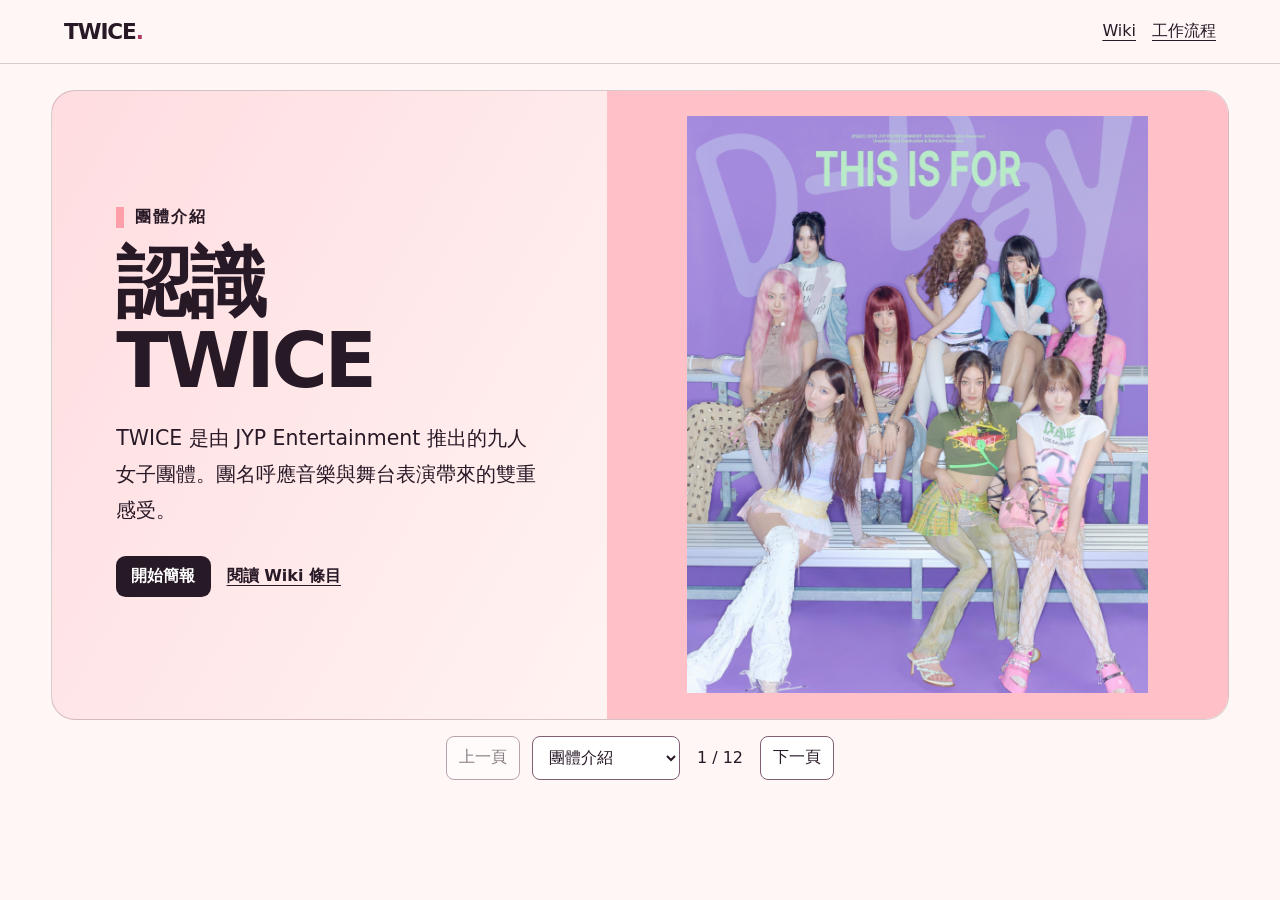
==== index.html @ 64d59c95 "upload" ====
<!doctype html>
<!-- 由 build.py 產生。 -->
<html lang="zh-Hant">
<head><meta charset="utf-8"><meta name="viewport" content="width=device-width, initial-scale=1">
<title>認識 TWICE｜入門簡報</title><link rel="stylesheet" href="assets/site.css"><script src="assets/slides.js" defer></script></head>
<body><header class="top"><a class="brand" href="#intro">TWICE<span>.</span></a><nav aria-label="專案導覽"><a href="wiki/index.html">Wiki</a><a href="workflow.jpg">工作流程</a></nav></header><main class="deck"><section class="slide split" id="intro" data-slide style="--accent:#ff9faa" aria-labelledby="intro-title">
<div class="copy"><p class="eyebrow">團體介紹</p><h1 id="intro-title" tabindex="-1">認識<br>TWICE</h1>
<p class="lead">TWICE 是由 JYP Entertainment 推出的九人女子團體。團名呼應音樂與舞台表演帶來的雙重感受。</p><a class="primary" href="#debut">開始簡報</a><a class="text-link" href="wiki/group.html">閱讀 Wiki 條目</a></div><div class="visual"><img src="image/twice.jpg" alt="TWICE 團體合照"></div></section>
<section class="slide full" id="debut" data-slide style="--accent:#ffb48f" aria-labelledby="debut-title">
<div class="copy"><p class="eyebrow">團體沿革</p><h1 id="debut-title" tabindex="-1">出道與主打歌</h1>
<p class="lead">TWICE 透過 Mnet 選秀節目《SIXTEEN》組成，於 2015 年 10 月 20 日發行首張迷你專輯《THE STORY BEGINS》，主打〈Like OOH-AHH〉。</p><p class="track-scope">資料查閱至 <time datetime="2026-11-23">2026-11-23</time>。收錄 TWICE 團體的韓國專輯主打、韓國系列獨立單曲、日本專輯主打及實體與數位單曲及原創英文數位單曲。日本出道主推曲保留日文版；其他語言版本、精選輯重收、非主打配樂與個人或小分隊作品不重複計入。</p><div class="track-catalog"><details open class="track-category"><summary>韓國專輯與單曲 <span>（24 首）</span></summary><div class="track-year"><h3>2015</h3><ul><li>Like OOH-AHH</li></ul></div><div class="track-year"><h3>2016</h3><ul><li>CHEER UP</li><li>TT</li></ul></div><div class="track-year"><h3>2017</h3><ul><li>KNOCK KNOCK</li><li>SIGNAL</li><li>LIKEY</li><li>Heart Shaker</li></ul></div><div class="track-year"><h3>2018</h3><ul><li>What is Love?</li><li>Dance The Night Away</li><li>YES or YES</li><li>The Best Thing I Ever Did</li></ul></div><div class="track-year"><h3>2019</h3><ul><li>FANCY</li><li>Feel Special</li></ul></div><div class="track-year"><h3>2020</h3><ul><li>MORE &amp; MORE</li><li>I CAN&#x27;T STOP ME</li><li>CRY FOR ME</li></ul></div><div class="track-year"><h3>2021</h3><ul><li>Alcohol-Free</li><li>SCIENTIST</li></ul></div><div class="track-year"><h3>2022</h3><ul><li>Talk that Talk</li></ul></div><div class="track-year"><h3>2023</h3><ul><li>SET ME FREE</li></ul></div><div class="track-year"><h3>2024</h3><ul><li>ONE SPARK</li><li>Strategy (feat. Megan Thee Stallion)</li></ul></div><div class="track-year"><h3>2025</h3><ul><li>THIS IS FOR</li><li>ME+YOU</li></ul></div><p class="track-sources">查證來源 <a href="wiki/sources.html#video">官方 MV 索引</a> · <a href="wiki/sources.html#best">#BEST 2015-2025</a> · <a href="wiki/sources.html#korean-discography">官方唱片目錄</a></p></details><details open class="track-category"><summary>日本專輯與單曲 <span>（21 首）</span></summary><div class="track-year"><h3>2017</h3><ul><li>TT -Japanese ver.-</li><li>One More Time</li></ul></div><div class="track-year"><h3>2018</h3><ul><li>Candy Pop</li><li>Wake Me Up</li><li>I WANT YOU BACK</li><li>BDZ</li><li>STAY BY MY SIDE</li></ul></div><div class="track-year"><h3>2019</h3><ul><li>HAPPY HAPPY</li><li>Breakthrough</li><li>Fake &amp; True</li></ul></div><div class="track-year"><h3>2020</h3><ul><li>Fanfare</li><li>BETTER</li></ul></div><div class="track-year"><h3>2021</h3><ul><li>Kura Kura</li><li>Perfect World</li><li>Doughnut</li></ul></div><div class="track-year"><h3>2022</h3><ul><li>Just be yourself</li><li>Celebrate</li></ul></div><div class="track-year"><h3>2023</h3><ul><li>Hare Hare</li><li>Dance Again</li></ul></div><div class="track-year"><h3>2024</h3><ul><li>DIVE</li></ul></div><div class="track-year"><h3>2025</h3><ul><li>ENEMY</li></ul></div><p class="track-sources">查證來源 <a href="wiki/sources.html#japan-singles">日本單曲目錄</a> · <a href="wiki/sources.html#japan-singles-2">早期日本單曲</a> · <a href="wiki/sources.html#japan-albums">日本專輯目錄</a> · <a href="wiki/sources.html#japan-video">日本出道五週年影像集</a> · <a href="wiki/sources.html#japan-debut">#TWICE</a> · <a href="wiki/sources.html#japan-repackage">BDZ 改版公告</a> · <a href="wiki/sources.html#japan-enemy">ENEMY 發行企劃</a> · <a href="wiki/sources.html#japan-want">I WANT YOU BACK</a> · <a href="wiki/sources.html#japan-yourself">Just be yourself</a> · <a href="wiki/sources.html#japan-dance">Dance Again</a></p></details><details open class="track-category"><summary>英文數位單曲 <span>（3 首）</span></summary><div class="track-year"><h3>2021</h3><ul><li>The Feels</li></ul></div><div class="track-year"><h3>2023</h3><ul><li>MOONLIGHT SUNRISE</li></ul></div><div class="track-year"><h3>2024</h3><ul><li>I GOT YOU</li></ul></div><p class="track-sources">查證來源 <a href="wiki/sources.html#english-singles">I GOT YOU 發行資料</a> · <a href="wiki/sources.html#best">#BEST 2015-2025</a></p></details></div><a class="text-link" href="wiki/group.html">閱讀 Wiki 條目</a></div></section>
<section class="slide split" id="nayeon" data-slide style="--accent:#56bedf" aria-labelledby="nayeon-title">
<div class="copy"><p class="eyebrow">成員介紹</p><h1 id="nayeon-title" tabindex="-1">娜璉<span>NAYEON</span></h1>
<dl class="facts"><div><dt>生日</dt><dd><time datetime="1995-09-22">1995-09-22</time></dd></div><div><dt>應援色</dt><dd><i class="swatch"></i>天空藍</dd></div></dl><p class="lead">2022 年發行《IM NAYEON》，是團內第一位推出個人專輯的成員。</p><p class="member-highlight"><strong>作品亮點</strong> 2024 年推出第二張個人迷你專輯《NA》，主打〈ABCD〉以早期 2000 年代流行舞曲為靈感。</p><p class="listen"><b>入門試聽</b> 〈POP!〉</p><a class="text-link" href="wiki/nayeon.html">閱讀 Wiki 條目</a></div><div class="visual"><img src="image/nayeon.jpg" alt="NAYEON 個人照"></div></section>
<section class="slide split" id="jeongyeon" data-slide style="--accent:#b4c665" aria-labelledby="jeongyeon-title">
<div class="copy"><p class="eyebrow">成員介紹</p><h1 id="jeongyeon-title" tabindex="-1">定延<span>JEONGYEON</span></h1>
<dl class="facts"><div><dt>生日</dt><dd><time datetime="1996-11-01">1996-11-01</time></dd></div><div><dt>應援色</dt><dd><i class="swatch"></i>橄欖綠</dd></div></dl><p class="lead">在團體專輯《THIS IS FOR》中，與 MOMO、SANA、TZUYU 一起演唱〈LET LOVE GO〉。</p><p class="member-highlight"><strong>作品亮點</strong> 除了演唱，定延也參與團體創作。她為首張正規專輯《twicetagram》中的〈LOVE LINE〉填詞。</p><p class="listen"><b>入門試聽</b> 〈LET LOVE GO〉</p><a class="text-link" href="wiki/jeongyeon.html">閱讀 Wiki 條目</a></div><div class="visual"><img src="image/jeongyeon.jpg" alt="JEONGYEON 個人照"></div></section>
<section class="slide split" id="momo" data-slide style="--accent:#ff90ad" aria-labelledby="momo-title">
<div class="copy"><p class="eyebrow">成員介紹</p><h1 id="momo-title" tabindex="-1">MOMO</h1>
<dl class="facts"><div><dt>生日</dt><dd><time datetime="1996-11-09">1996-11-09</time></dd></div><div><dt>應援色</dt><dd><i class="swatch"></i>粉紅</dd></div></dl><p class="lead">與 SANA、MINA 組成 MISAMO，於 2023 年推出小分隊首張日本迷你專輯《Masterpiece》。</p><p class="member-highlight"><strong>作品亮點</strong> 在 MISAMO 的第二張日本迷你專輯《HAUTE COUTURE》中，MOMO 版本收錄她的獨唱曲〈Money In My Pocket〉。</p><p class="listen"><b>入門試聽</b> 〈Do not touch〉</p><a class="text-link" href="wiki/momo.html">閱讀 Wiki 條目</a></div><div class="visual"><img src="image/momo.jpg" alt="MOMO 個人照"></div></section>
<section class="slide split" id="sana" data-slide style="--accent:#ac91df" aria-labelledby="sana-title">
<div class="copy"><p class="eyebrow">成員介紹</p><h1 id="sana-title" tabindex="-1">SANA</h1>
<dl class="facts"><div><dt>生日</dt><dd><time datetime="1996-12-29">1996-12-29</time></dd></div><div><dt>應援色</dt><dd><i class="swatch"></i>紫</dd></div></dl><p class="lead">與 MOMO、MINA 組成 MISAMO。《Masterpiece》除了推出團體版本，也推出 SANA 個人封面版本。</p><p class="member-highlight"><strong>作品亮點</strong> MISAMO 的《HAUTE COUTURE》SANA 版本收錄她的獨唱曲〈Mirage〉，可以接著〈Marshmallow〉一起聽。</p><p class="listen"><b>入門試聽</b> 〈Marshmallow〉</p><a class="text-link" href="wiki/sana.html">閱讀 Wiki 條目</a></div><div class="visual"><img src="image/sana.jpg" alt="SANA 個人照"></div></section>
<section class="slide split" id="jihyo" data-slide style="--accent:#ffbd70" aria-labelledby="jihyo-title">
<div class="copy"><p class="eyebrow">成員介紹</p><h1 id="jihyo-title" tabindex="-1">志效<span>JIHYO</span></h1>
<dl class="facts"><div><dt>生日</dt><dd><time datetime="1997-02-01">1997-02-01</time></dd></div><div><dt>應援色</dt><dd><i class="swatch"></i>橙</dd></div></dl><p class="lead">2023 年推出個人首張迷你專輯《ZONE》，以〈Killin’ Me Good〉作為主打。</p><p class="member-highlight"><strong>作品亮點</strong> 志效也參與 TWICE 的團體創作。她與娜璉共同為《twicetagram》收錄曲〈24/7〉填詞。</p><p class="listen"><b>入門試聽</b> 〈Killin’ Me Good〉</p><a class="text-link" href="wiki/jihyo.html">閱讀 Wiki 條目</a></div><div class="visual"><img src="image/jihyo.jpg" alt="JIHYO 個人照"></div></section>
<section class="slide split" id="mina" data-slide style="--accent:#70d1b5" aria-labelledby="mina-title">
<div class="copy"><p class="eyebrow">成員介紹</p><h1 id="mina-title" tabindex="-1">MINA</h1>
<dl class="facts"><div><dt>生日</dt><dd><time datetime="1997-03-24">1997-03-24</time></dd></div><div><dt>應援色</dt><dd><i class="swatch"></i>薄荷綠</dd></div></dl><p class="lead">與 MOMO、SANA 組成 MISAMO。《Masterpiece》收錄三人共同演唱的〈Bouquet〉。</p><p class="member-highlight"><strong>作品亮點</strong> MISAMO 的《HAUTE COUTURE》MINA 版本收錄獨唱曲〈Misty〉，可以從三人合唱延伸到她的個人聲線。</p><p class="listen"><b>入門試聽</b> 〈Bouquet〉</p><a class="text-link" href="wiki/mina.html">閱讀 Wiki 條目</a></div><div class="visual"><img src="image/mina.jpg" alt="MINA 個人照"></div></section>
<section class="slide split" id="dahyun" data-slide style="--accent:#ffffff" aria-labelledby="dahyun-title">
<div class="copy"><p class="eyebrow">成員介紹</p><h1 id="dahyun-title" tabindex="-1">多賢<span>DAHYUN</span></h1>
<dl class="facts"><div><dt>生日</dt><dd><time datetime="1998-05-28">1998-05-28</time></dd></div><div><dt>應援色</dt><dd><i class="swatch"></i>白</dd></div></dl><p class="lead">在《THIS IS FOR》中，多賢與 MINA、CHAEYOUNG 合作演唱〈G.O.A.T.〉。</p><p class="member-highlight"><strong>作品亮點</strong> 多賢也參與創作，曾和彩瑛一起負責《twicetagram》收錄曲〈MISSING U〉的饒舌段落創作。</p><p class="listen"><b>入門試聽</b> 〈G.O.A.T.〉</p><a class="text-link" href="wiki/dahyun.html">閱讀 Wiki 條目</a></div><div class="visual"><img src="image/dahyun.jpg" alt="DAHYUN 個人照"></div></section>
<section class="slide split" id="chaeyoung" data-slide style="--accent:#ea5963" aria-labelledby="chaeyoung-title">
<div class="copy"><p class="eyebrow">成員介紹</p><h1 id="chaeyoung-title" tabindex="-1">彩瑛<span>CHAEYOUNG</span></h1>
<dl class="facts"><div><dt>生日</dt><dd><time datetime="1999-04-23">1999-04-23</time></dd></div><div><dt>應援色</dt><dd><i class="swatch"></i>紅</dd></div></dl><p class="lead">2025 年推出首張個人正規專輯《LIL FANTASY vol.1》，以專輯名稱描繪自己的內心世界。</p><p class="member-highlight"><strong>作品亮點</strong> 彩瑛參與首張個人專輯的每一首歌，也主導整體視覺。主打歌 MV 的布景、道具和角色從她的手繪草稿發展而來。</p><p class="listen"><b>入門試聽</b> 〈SHOOT (Firecracker)〉</p><a class="text-link" href="wiki/chaeyoung.html">閱讀 Wiki 條目</a></div><div class="visual"><img src="image/chaeyoung.jpg" alt="CHAEYOUNG 個人照"></div></section>
<section class="slide split" id="tzuyu" data-slide style="--accent:#3d86dc" aria-labelledby="tzuyu-title">
<div class="copy"><p class="eyebrow">成員介紹</p><h1 id="tzuyu-title" tabindex="-1">子瑜<span>TZUYU</span></h1>
<dl class="facts"><div><dt>生日</dt><dd><time datetime="1999-06-14">1999-06-14</time></dd></div><div><dt>應援色</dt><dd><i class="swatch"></i>藍</dd></div></dl><p class="lead">子瑜是團內最年輕的成員，2024 年推出首張個人迷你專輯《abouTZU》。</p><p class="member-highlight"><strong>作品亮點</strong> 《abouTZU》還收錄由子瑜獨立填詞的〈Fly〉，可以在主打〈Run Away〉之外聽到她的個人創作。</p><p class="listen"><b>入門試聽</b> 〈Run Away〉</p><a class="text-link" href="wiki/tzuyu.html">閱讀 Wiki 條目</a></div><div class="visual"><img src="image/tzuyu.jpg" alt="TZUYU 個人照"></div></section>
<section class="slide full" id="recap" data-slide style="--accent:#ff9faa" aria-labelledby="recap-title">
<div class="copy"><p class="eyebrow">重點回顧</p><h1 id="recap-title" tabindex="-1">你記得哪一位？</h1>
<p class="lead">九位成員，2015 年在韓國出道。從〈Like OOH-AHH〉聽起，再挑一首小分隊或個人作品。</p><ul class="lineup"><li><a href="#nayeon" style="--swatch:#56bedf">NAYEON</a></li><li><a href="#jeongyeon" style="--swatch:#b4c665">JEONGYEON</a></li><li><a href="#momo" style="--swatch:#ff90ad">MOMO</a></li><li><a href="#sana" style="--swatch:#ac91df">SANA</a></li><li><a href="#jihyo" style="--swatch:#ffbd70">JIHYO</a></li><li><a href="#mina" style="--swatch:#70d1b5">MINA</a></li><li><a href="#dahyun" style="--swatch:#ffffff">DAHYUN</a></li><li><a href="#chaeyoung" style="--swatch:#ea5963">CHAEYOUNG</a></li><li><a href="#tzuyu" style="--swatch:#3d86dc">TZUYU</a></li></ul><details><summary>小測驗：MISAMO 由哪三位成員組成？</summary><p>MOMO、SANA、MINA。</p></details><a class="text-link" href="wiki/group.html">閱讀 Wiki 條目</a></div></section>
</main><footer class="controls" hidden><button type="button" id="previous">上一頁</button>
<label class="jump"><span class="sr-only">跳到投影片</span><select id="jump"><option value="intro">團體介紹</option><option value="debut">出道與主打歌</option><option value="nayeon">NAYEON</option><option value="jeongyeon">JEONGYEON</option><option value="momo">MOMO</option><option value="sana">SANA</option><option value="jihyo">JIHYO</option><option value="mina">MINA</option><option value="dahyun">DAHYUN</option><option value="chaeyoung">CHAEYOUNG</option><option value="tzuyu">TZUYU</option><option value="recap">重點回顧</option></select></label>
<span id="counter" aria-live="polite"></span><button type="button" id="next">下一頁</button></footer></body></html>
---- assets/site.css ----
* { box-sizing: border-box; }
:root {
  color-scheme: light;
  font-family: "Noto Sans TC", "Microsoft JhengHei", system-ui, sans-serif;
  color: #281927;
  background: #fff7f5;
  --accent: #ffa1ae;
  --line: #28192730;
}
body { margin: 0; }
[hidden] { display: none !important; }
a { color: inherit; text-underline-offset: .23em; }
button, select { font: inherit; color: inherit; }
:focus-visible { outline: 3px solid #7d2450; outline-offset: 4px; }
.top, .controls {
  display: flex;
  align-items: center;
  justify-content: space-between;
  gap: .75rem;
  padding: .85rem clamp(1rem, 5vw, 5rem);
}
.top { min-height: 64px; border-bottom: 1px solid var(--line); }
.top nav { display: flex; gap: 1rem; }
.brand { font: 900 1.35rem/1 system-ui, sans-serif; letter-spacing: -.05em; text-decoration: none; }
.brand span { color: #ac3761; }
.deck { margin: 0 auto; max-width: 1560px; padding: clamp(.75rem, 2vw, 2rem) clamp(.75rem, 4vw, 4rem) 0; }
.slide {
  display: grid;
  align-items: center;
  min-height: clamp(460px, 70dvh, 760px);
  margin-bottom: 1rem;
  border: 1px solid var(--line);
  border-radius: 1.5rem;
  overflow: hidden;
  background: linear-gradient(120deg, color-mix(in srgb, var(--accent) 36%, #fff) 0%, #fff9f6 75%);
}
.split { grid-template-columns: 1fr 1.12fr; }
.copy { padding: clamp(1.4rem, 5vw, 4.5rem); }
.full .copy { max-width: 70rem; width: 100%; margin: auto; }
.eyebrow { border-left: .55rem solid var(--accent); padding-left: .7rem; margin: 0 0 1rem; font-weight: 800; letter-spacing: .12em; }
h1 { font-size: clamp(2.6rem, 6vw, 6.1rem); line-height: 1.02; letter-spacing: -.045em; margin: 0 0 1.25rem; }
h1 span { display: block; font-size: .39em; line-height: 1.3; letter-spacing: .095em; margin-top: .55rem; }
.lead { font-size: clamp(1rem, 1.6vw, 1.32rem); line-height: 1.75; max-width: 48rem; }
.primary { display: inline-block; margin: .4rem 1rem .3rem 0; padding: .65rem .95rem; border-radius: .6rem; background: #281927; color: white; text-decoration: none; font-weight: 700; }
.text-link { display: inline-block; margin-top: .55rem; font-weight: 700; }
.visual { height: 100%; min-height: 360px; position: relative; background: color-mix(in srgb, var(--accent) 66%, #fff); }
.visual img { display: block; position: absolute; width: 100%; height: 100%; object-fit: contain; padding: clamp(.6rem, 2vw, 1.75rem); }
.portrait-placeholder { display: grid; place-content: center; text-align: center; height: 100%; min-height: 360px; gap: .5rem; }
.portrait-placeholder strong { font-size: clamp(1.75rem, 5vw, 4rem); }
.facts { display: flex; flex-wrap: wrap; gap: .8rem 1.6rem; }
dt { font-weight: 800; font-size: .9rem; }
dd { margin: .25rem 0 0; }
.swatch, .lineup a::before { display: inline-block; width: .86rem; height: .86rem; background: var(--swatch, var(--accent)); border: 1px solid #28192780; border-radius: 50%; margin-right: .4rem; }
.listen { line-height: 1.55; }
.member-highlight { border-left: 3px solid color-mix(in srgb, var(--accent) 70%, #281927); padding-left: .75rem; line-height: 1.65; }
.track-scope { font-size: .95rem; line-height: 1.65; max-width: 53rem; }
.track-catalog { display: grid; grid-template-columns: repeat(3, minmax(0, 1fr)); gap: .75rem; align-items: start; }
.track-category { margin: 0; padding: .8rem; border: 1px solid var(--line); background: #fffaf8; border-radius: .7rem; overflow-wrap: anywhere; }
.track-category summary span, .track-sources { color: #694557; font-size: .9rem; }
.track-year { display: grid; grid-template-columns: 3.2rem minmax(0, 1fr); gap: .35rem; padding: .38rem 0; border-bottom: 1px solid var(--line); }
.track-year h3 { font-size: .95rem; margin: 0; }
.track-year ul { margin: 0; padding: 0; list-style: none; line-height: 1.45; }
.track-sources { margin-bottom: 0; line-height: 1.6; }
.lineup, .wiki-lineup { list-style: none; display: flex; flex-wrap: wrap; gap: .5rem; padding: 0; }
.lineup a, .wiki-lineup a { display: block; padding: .35rem .65rem; border: 1px solid var(--line); border-radius: .4rem; background: #fff9; }
.lineup a::before { content: ""; }
details { margin: 1rem 0 .5rem; }
summary { cursor: pointer; font-weight: 700; }
.controls { padding-top: 0; padding-bottom: 1.2rem; justify-content: center; flex-wrap: wrap; }
.controls button, .controls select { background: #fff; border: 1px solid #805f73; border-radius: .5rem; padding: .5rem .75rem; min-height: 44px; }
.controls button { cursor: pointer; }
.controls button:disabled { opacity: .55; cursor: default; }
#counter { font-variant-numeric: tabular-nums; min-width: 3.5rem; text-align: center; }
.sr-only { position: absolute; width: 1px; height: 1px; overflow: hidden; clip-path: inset(50%); }
.reading { max-width: 68rem; margin: auto; padding: clamp(1.25rem, 5vw, 4rem); line-height: 1.75; }
.reading h1 { font-size: clamp(2.25rem, 6vw, 4.5rem); }
.reading article { padding-bottom: 1rem; border-bottom: 1px solid var(--line); }
.reading article + article { margin-top: 1.5rem; }
@media (max-width: 690px) {
  .split { grid-template-columns: 1fr; }
  .slide { min-height: auto; }
  .visual { min-height: 310px; }
  .track-catalog { grid-template-columns: minmax(0, 1fr); }
  .controls { gap: .4rem; padding-inline: .6rem; }
  .controls button, .controls select { padding-inline: .4rem; }
}
@media (max-width: 350px) {
  .top { padding-inline: .7rem; }
  .top nav { gap: .6rem; }
}
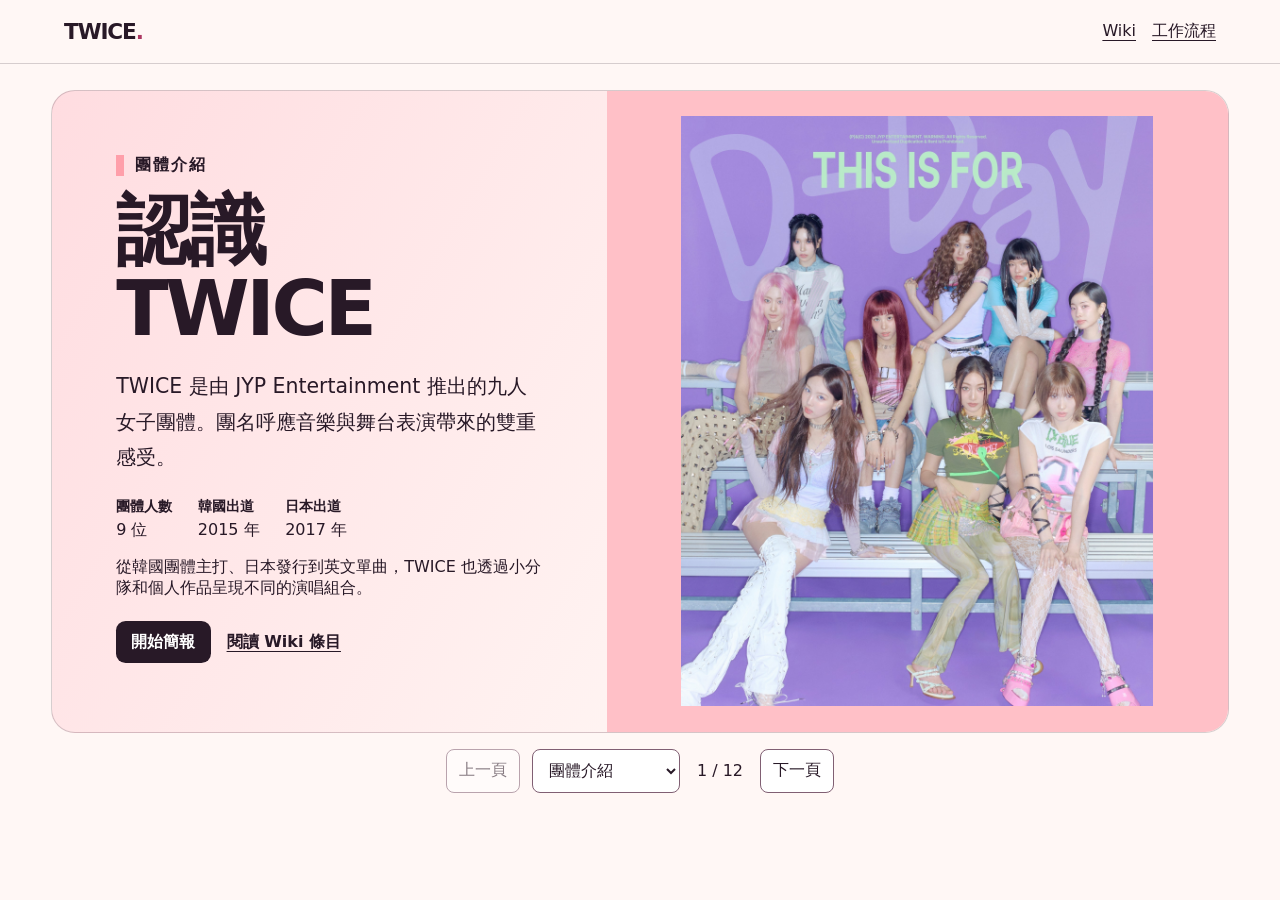
==== commit 31b8cf77: "update member intro" ====
--- a/index.html
+++ b/index.html
@@ -5,40 +5,40 @@
 <title>認識 TWICE｜入門簡報</title><link rel="stylesheet" href="assets/site.css"><script src="assets/slides.js" defer></script></head>
 <body><header class="top"><a class="brand" href="#intro">TWICE<span>.</span></a><nav aria-label="專案導覽"><a href="wiki/index.html">Wiki</a><a href="workflow.jpg">工作流程</a></nav></header><main class="deck"><section class="slide split" id="intro" data-slide style="--accent:#ff9faa" aria-labelledby="intro-title">
 <div class="copy"><p class="eyebrow">團體介紹</p><h1 id="intro-title" tabindex="-1">認識<br>TWICE</h1>
-<p class="lead">TWICE 是由 JYP Entertainment 推出的九人女子團體。團名呼應音樂與舞台表演帶來的雙重感受。</p><a class="primary" href="#debut">開始簡報</a><a class="text-link" href="wiki/group.html">閱讀 Wiki 條目</a></div><div class="visual"><img src="image/twice.jpg" alt="TWICE 團體合照"></div></section>
+<p class="lead">TWICE 是由 JYP Entertainment 推出的九人女子團體。團名呼應音樂與舞台表演帶來的雙重感受。</p><dl class="facts"><div><dt>團體人數</dt><dd>9 位</dd></div><div><dt>韓國出道</dt><dd>2015 年</dd></div><div><dt>日本出道</dt><dd>2017 年</dd></div></dl><p>從韓國團體主打、日本發行到英文單曲，TWICE 也透過小分隊和個人作品呈現不同的演唱組合。</p><a class="primary" href="#debut">開始簡報</a><a class="text-link" href="wiki/group.html">閱讀 Wiki 條目</a></div><div class="visual"><img src="image/twice.jpg" alt="TWICE 團體合照"></div></section>
 <section class="slide full" id="debut" data-slide style="--accent:#ffb48f" aria-labelledby="debut-title">
 <div class="copy"><p class="eyebrow">團體沿革</p><h1 id="debut-title" tabindex="-1">出道與主打歌</h1>
-<p class="lead">TWICE 透過 Mnet 選秀節目《SIXTEEN》組成，於 2015 年 10 月 20 日發行首張迷你專輯《THE STORY BEGINS》，主打〈Like OOH-AHH〉。</p><p class="track-scope">資料查閱至 <time datetime="2026-11-23">2026-11-23</time>。收錄 TWICE 團體的韓國專輯主打、韓國系列獨立單曲、日本專輯主打及實體與數位單曲及原創英文數位單曲。日本出道主推曲保留日文版；其他語言版本、精選輯重收、非主打配樂與個人或小分隊作品不重複計入。</p><div class="track-catalog"><details open class="track-category"><summary>韓國專輯與單曲 <span>（24 首）</span></summary><div class="track-year"><h3>2015</h3><ul><li>Like OOH-AHH</li></ul></div><div class="track-year"><h3>2016</h3><ul><li>CHEER UP</li><li>TT</li></ul></div><div class="track-year"><h3>2017</h3><ul><li>KNOCK KNOCK</li><li>SIGNAL</li><li>LIKEY</li><li>Heart Shaker</li></ul></div><div class="track-year"><h3>2018</h3><ul><li>What is Love?</li><li>Dance The Night Away</li><li>YES or YES</li><li>The Best Thing I Ever Did</li></ul></div><div class="track-year"><h3>2019</h3><ul><li>FANCY</li><li>Feel Special</li></ul></div><div class="track-year"><h3>2020</h3><ul><li>MORE &amp; MORE</li><li>I CAN&#x27;T STOP ME</li><li>CRY FOR ME</li></ul></div><div class="track-year"><h3>2021</h3><ul><li>Alcohol-Free</li><li>SCIENTIST</li></ul></div><div class="track-year"><h3>2022</h3><ul><li>Talk that Talk</li></ul></div><div class="track-year"><h3>2023</h3><ul><li>SET ME FREE</li></ul></div><div class="track-year"><h3>2024</h3><ul><li>ONE SPARK</li><li>Strategy (feat. Megan Thee Stallion)</li></ul></div><div class="track-year"><h3>2025</h3><ul><li>THIS IS FOR</li><li>ME+YOU</li></ul></div><p class="track-sources">查證來源 <a href="wiki/sources.html#video">官方 MV 索引</a> · <a href="wiki/sources.html#best">#BEST 2015-2025</a> · <a href="wiki/sources.html#korean-discography">官方唱片目錄</a></p></details><details open class="track-category"><summary>日本專輯與單曲 <span>（21 首）</span></summary><div class="track-year"><h3>2017</h3><ul><li>TT -Japanese ver.-</li><li>One More Time</li></ul></div><div class="track-year"><h3>2018</h3><ul><li>Candy Pop</li><li>Wake Me Up</li><li>I WANT YOU BACK</li><li>BDZ</li><li>STAY BY MY SIDE</li></ul></div><div class="track-year"><h3>2019</h3><ul><li>HAPPY HAPPY</li><li>Breakthrough</li><li>Fake &amp; True</li></ul></div><div class="track-year"><h3>2020</h3><ul><li>Fanfare</li><li>BETTER</li></ul></div><div class="track-year"><h3>2021</h3><ul><li>Kura Kura</li><li>Perfect World</li><li>Doughnut</li></ul></div><div class="track-year"><h3>2022</h3><ul><li>Just be yourself</li><li>Celebrate</li></ul></div><div class="track-year"><h3>2023</h3><ul><li>Hare Hare</li><li>Dance Again</li></ul></div><div class="track-year"><h3>2024</h3><ul><li>DIVE</li></ul></div><div class="track-year"><h3>2025</h3><ul><li>ENEMY</li></ul></div><p class="track-sources">查證來源 <a href="wiki/sources.html#japan-singles">日本單曲目錄</a> · <a href="wiki/sources.html#japan-singles-2">早期日本單曲</a> · <a href="wiki/sources.html#japan-albums">日本專輯目錄</a> · <a href="wiki/sources.html#japan-video">日本出道五週年影像集</a> · <a href="wiki/sources.html#japan-debut">#TWICE</a> · <a href="wiki/sources.html#japan-repackage">BDZ 改版公告</a> · <a href="wiki/sources.html#japan-enemy">ENEMY 發行企劃</a> · <a href="wiki/sources.html#japan-want">I WANT YOU BACK</a> · <a href="wiki/sources.html#japan-yourself">Just be yourself</a> · <a href="wiki/sources.html#japan-dance">Dance Again</a></p></details><details open class="track-category"><summary>英文數位單曲 <span>（3 首）</span></summary><div class="track-year"><h3>2021</h3><ul><li>The Feels</li></ul></div><div class="track-year"><h3>2023</h3><ul><li>MOONLIGHT SUNRISE</li></ul></div><div class="track-year"><h3>2024</h3><ul><li>I GOT YOU</li></ul></div><p class="track-sources">查證來源 <a href="wiki/sources.html#english-singles">I GOT YOU 發行資料</a> · <a href="wiki/sources.html#best">#BEST 2015-2025</a></p></details></div><a class="text-link" href="wiki/group.html">閱讀 Wiki 條目</a></div></section>
+<p class="lead">TWICE 透過 Mnet 選秀節目《SIXTEEN》組成，於 2015 年 10 月 20 日發行首張迷你專輯《THE STORY BEGINS》，主打〈Like OOH-AHH〉。</p><details><summary>展開團體發展年表</summary><ul class="editorial-list"><li><strong>2015｜韓國出道</strong><p>由《SIXTEEN》組成，10 月推出《THE STORY BEGINS》。</p></li><li><strong>2017｜日本出道</strong><p>以精選輯《#TWICE》展開日本活動，當中收錄〈TT〉等早期歌曲的日文版本。</p></li><li><strong>2019｜日本巨蛋巡演</strong><p>春季舉辦日本巨蛋巡演。同年發行《FANCY YOU》，成員參與四首收錄曲的作詞。</p></li><li><strong>2021｜原創英文單曲</strong><p>發行〈The Feels〉，開啟原創英文單曲的發行路線。</p></li><li><strong>2023｜日本體育場與 MISAMO</strong><p>《READY TO BE》巡演來到日本體育場，MISAMO 同年推出《Masterpiece》。</p></li><li><strong>2025｜團體出道十週年</strong><p>《TEN: The Story Goes On》以〈ME+YOU〉為主打，並收錄九位成員各自的獨唱。</p></li><li><strong>2026｜MISAMO 首張正規專輯</strong><p>發行日本首張正規專輯《PLAY》，延續從《Masterpiece》與《HAUTE COUTURE》開始的小分隊活動。</p></li></ul></details><p class="track-scope">資料查閱至 <time datetime="2026-11-23">2026-11-23</time>。收錄 TWICE 團體的韓國專輯主打、韓國系列獨立單曲、日本專輯主打及實體與數位單曲及原創英文數位單曲。日本出道主推曲保留日文版；其他語言版本、精選輯重收、非主打配樂與個人或小分隊作品不重複計入。</p><div class="track-catalog"><details open class="track-category"><summary>韓國專輯與單曲 <span>（24 首）</span></summary><div class="track-year"><h3>2015</h3><ul><li>Like OOH-AHH</li></ul></div><div class="track-year"><h3>2016</h3><ul><li>CHEER UP</li><li>TT</li></ul></div><div class="track-year"><h3>2017</h3><ul><li>KNOCK KNOCK</li><li>SIGNAL</li><li>LIKEY</li><li>Heart Shaker</li></ul></div><div class="track-year"><h3>2018</h3><ul><li>What is Love?</li><li>Dance The Night Away</li><li>YES or YES</li><li>The Best Thing I Ever Did</li></ul></div><div class="track-year"><h3>2019</h3><ul><li>FANCY</li><li>Feel Special</li></ul></div><div class="track-year"><h3>2020</h3><ul><li>MORE &amp; MORE</li><li>I CAN&#x27;T STOP ME</li><li>CRY FOR ME</li></ul></div><div class="track-year"><h3>2021</h3><ul><li>Alcohol-Free</li><li>SCIENTIST</li></ul></div><div class="track-year"><h3>2022</h3><ul><li>Talk that Talk</li></ul></div><div class="track-year"><h3>2023</h3><ul><li>SET ME FREE</li></ul></div><div class="track-year"><h3>2024</h3><ul><li>ONE SPARK</li><li>Strategy (feat. Megan Thee Stallion)</li></ul></div><div class="track-year"><h3>2025</h3><ul><li>THIS IS FOR</li><li>ME+YOU</li></ul></div><p class="track-sources">查證來源 <a href="wiki/sources.html#video">官方 MV 索引</a> · <a href="wiki/sources.html#best">#BEST 2015-2025</a> · <a href="wiki/sources.html#korean-discography">官方唱片目錄</a></p></details><details open class="track-category"><summary>日本專輯與單曲 <span>（21 首）</span></summary><div class="track-year"><h3>2017</h3><ul><li>TT -Japanese ver.-</li><li>One More Time</li></ul></div><div class="track-year"><h3>2018</h3><ul><li>Candy Pop</li><li>Wake Me Up</li><li>I WANT YOU BACK</li><li>BDZ</li><li>STAY BY MY SIDE</li></ul></div><div class="track-year"><h3>2019</h3><ul><li>HAPPY HAPPY</li><li>Breakthrough</li><li>Fake &amp; True</li></ul></div><div class="track-year"><h3>2020</h3><ul><li>Fanfare</li><li>BETTER</li></ul></div><div class="track-year"><h3>2021</h3><ul><li>Kura Kura</li><li>Perfect World</li><li>Doughnut</li></ul></div><div class="track-year"><h3>2022</h3><ul><li>Just be yourself</li><li>Celebrate</li></ul></div><div class="track-year"><h3>2023</h3><ul><li>Hare Hare</li><li>Dance Again</li></ul></div><div class="track-year"><h3>2024</h3><ul><li>DIVE</li></ul></div><div class="track-year"><h3>2025</h3><ul><li>ENEMY</li></ul></div><p class="track-sources">查證來源 <a href="wiki/sources.html#japan-singles">日本單曲目錄</a> · <a href="wiki/sources.html#japan-singles-2">早期日本單曲</a> · <a href="wiki/sources.html#japan-albums">日本專輯目錄</a> · <a href="wiki/sources.html#japan-video">日本出道五週年影像集</a> · <a href="wiki/sources.html#japan-debut">#TWICE</a> · <a href="wiki/sources.html#japan-repackage">BDZ 改版公告</a> · <a href="wiki/sources.html#japan-enemy">ENEMY 發行企劃</a> · <a href="wiki/sources.html#japan-want">I WANT YOU BACK</a> · <a href="wiki/sources.html#japan-yourself">Just be yourself</a> · <a href="wiki/sources.html#japan-dance">Dance Again</a></p></details><details open class="track-category"><summary>英文數位單曲 <span>（3 首）</span></summary><div class="track-year"><h3>2021</h3><ul><li>The Feels</li></ul></div><div class="track-year"><h3>2023</h3><ul><li>MOONLIGHT SUNRISE</li></ul></div><div class="track-year"><h3>2024</h3><ul><li>I GOT YOU</li></ul></div><p class="track-sources">查證來源 <a href="wiki/sources.html#english-singles">I GOT YOU 發行資料</a> · <a href="wiki/sources.html#best">#BEST 2015-2025</a></p></details></div><a class="text-link" href="wiki/group.html">閱讀 Wiki 條目</a></div></section>
 <section class="slide split" id="nayeon" data-slide style="--accent:#56bedf" aria-labelledby="nayeon-title">
 <div class="copy"><p class="eyebrow">成員介紹</p><h1 id="nayeon-title" tabindex="-1">娜璉<span>NAYEON</span></h1>
-<dl class="facts"><div><dt>生日</dt><dd><time datetime="1995-09-22">1995-09-22</time></dd></div><div><dt>應援色</dt><dd><i class="swatch"></i>天空藍</dd></div></dl><p class="lead">2022 年發行《IM NAYEON》，是團內第一位推出個人專輯的成員。</p><p class="member-highlight"><strong>作品亮點</strong> 2024 年推出第二張個人迷你專輯《NA》，主打〈ABCD〉以早期 2000 年代流行舞曲為靈感。</p><p class="listen"><b>入門試聽</b> 〈POP!〉</p><a class="text-link" href="wiki/nayeon.html">閱讀 Wiki 條目</a></div><div class="visual"><img src="image/nayeon.jpg" alt="NAYEON 個人照"></div></section>
+<dl class="facts"><div><dt>生日</dt><dd><time datetime="1995-09-22">1995-09-22</time></dd></div><div><dt>應援色</dt><dd><i class="swatch"></i>天空藍</dd></div></dl><p class="lead">2022 年發行《IM NAYEON》，是團內第一位推出個人專輯的成員。</p><p class="member-highlight"><strong>作品亮點</strong> 2024 年推出第二張個人迷你專輯《NA》，主打〈ABCD〉以早期 2000 年代流行舞曲為靈感。</p><p><strong>十週年獨唱</strong> 〈MEEEEEE〉，收錄於《TEN: The Story Goes On》。</p><p class="listen"><b>入門試聽</b> 〈POP!〉</p><p>從〈POP!〉聽她的短句與節奏，再聽〈ABCD〉，比較兩首歌怎麼用副歌帶動舞曲。</p><details><summary>展開作品與創作紀錄</summary><ul class="editorial-list"><li><strong>2017｜〈24/7〉</strong><p>與志效共同為《twicetagram》的這首歌填詞。</p></li><li><strong>2021｜〈Baby Blue Love〉</strong><p>為《Taste of Love》的收錄曲獨立填詞。</p></li><li><strong>2024｜《NA》</strong><p>第二張個人迷你專輯。除了〈ABCD〉，也收錄與 Sam Kim 合作的〈Heaven〉。</p></li></ul></details><a class="text-link" href="wiki/nayeon.html">閱讀 Wiki 條目</a></div><div class="visual"><img src="image/nayeon.jpg" alt="NAYEON 個人照"></div></section>
 <section class="slide split" id="jeongyeon" data-slide style="--accent:#b4c665" aria-labelledby="jeongyeon-title">
 <div class="copy"><p class="eyebrow">成員介紹</p><h1 id="jeongyeon-title" tabindex="-1">定延<span>JEONGYEON</span></h1>
-<dl class="facts"><div><dt>生日</dt><dd><time datetime="1996-11-01">1996-11-01</time></dd></div><div><dt>應援色</dt><dd><i class="swatch"></i>橄欖綠</dd></div></dl><p class="lead">在團體專輯《THIS IS FOR》中，與 MOMO、SANA、TZUYU 一起演唱〈LET LOVE GO〉。</p><p class="member-highlight"><strong>作品亮點</strong> 除了演唱，定延也參與團體創作。她為首張正規專輯《twicetagram》中的〈LOVE LINE〉填詞。</p><p class="listen"><b>入門試聽</b> 〈LET LOVE GO〉</p><a class="text-link" href="wiki/jeongyeon.html">閱讀 Wiki 條目</a></div><div class="visual"><img src="image/jeongyeon.jpg" alt="JEONGYEON 個人照"></div></section>
+<dl class="facts"><div><dt>生日</dt><dd><time datetime="1996-11-01">1996-11-01</time></dd></div><div><dt>應援色</dt><dd><i class="swatch"></i>橄欖綠</dd></div></dl><p class="lead">在團體專輯《THIS IS FOR》中，與 MOMO、SANA、TZUYU 一起演唱〈LET LOVE GO〉。</p><p class="member-highlight"><strong>作品亮點</strong> 除了演唱，定延也參與團體創作。她為首張正規專輯《twicetagram》中的〈LOVE LINE〉填詞。</p><p><strong>十週年獨唱</strong> 〈FIX A DRINK〉，收錄於《TEN: The Story Goes On》。</p><p class="listen"><b>入門試聽</b> 〈LET LOVE GO〉</p><p>先聽她填詞的〈LOVE LINE〉，再聽〈FIX A DRINK〉，留意團體輪唱與個人演唱的差異。</p><details><summary>展開作品與創作紀錄</summary><ul class="editorial-list"><li><strong>2017｜〈LOVE LINE〉</strong><p>《twicetagram》的收錄曲，由定延填詞，描寫想藏又藏不住的心意。</p></li><li><strong>2025｜〈BATTITUDE〉</strong><p>與娜璉、MOMO、MINA 合作的四人曲，同樣收錄於《THIS IS FOR》。</p></li><li><strong>2025｜〈LET LOVE GO〉</strong><p>同一張專輯換成 MOMO、SANA、子瑜與定延的組合，可比較兩首四人曲的分工。</p></li></ul></details><a class="text-link" href="wiki/jeongyeon.html">閱讀 Wiki 條目</a></div><div class="visual"><img src="image/jeongyeon.jpg" alt="JEONGYEON 個人照"></div></section>
 <section class="slide split" id="momo" data-slide style="--accent:#ff90ad" aria-labelledby="momo-title">
 <div class="copy"><p class="eyebrow">成員介紹</p><h1 id="momo-title" tabindex="-1">MOMO</h1>
-<dl class="facts"><div><dt>生日</dt><dd><time datetime="1996-11-09">1996-11-09</time></dd></div><div><dt>應援色</dt><dd><i class="swatch"></i>粉紅</dd></div></dl><p class="lead">與 SANA、MINA 組成 MISAMO，於 2023 年推出小分隊首張日本迷你專輯《Masterpiece》。</p><p class="member-highlight"><strong>作品亮點</strong> 在 MISAMO 的第二張日本迷你專輯《HAUTE COUTURE》中，MOMO 版本收錄她的獨唱曲〈Money In My Pocket〉。</p><p class="listen"><b>入門試聽</b> 〈Do not touch〉</p><a class="text-link" href="wiki/momo.html">閱讀 Wiki 條目</a></div><div class="visual"><img src="image/momo.jpg" alt="MOMO 個人照"></div></section>
+<dl class="facts"><div><dt>生日</dt><dd><time datetime="1996-11-09">1996-11-09</time></dd></div><div><dt>應援色</dt><dd><i class="swatch"></i>粉紅</dd></div></dl><p class="lead">與 SANA、MINA 組成 MISAMO，於 2023 年推出小分隊首張日本迷你專輯《Masterpiece》。</p><p class="member-highlight"><strong>作品亮點</strong> 在 MISAMO 的第二張日本迷你專輯《HAUTE COUTURE》中，MOMO 版本收錄她的獨唱曲〈Money In My Pocket〉。</p><p><strong>十週年獨唱</strong> 〈MOVE LIKE THAT〉，收錄於《TEN: The Story Goes On》。</p><p class="listen"><b>入門試聽</b> 〈Do not touch〉</p><p>先看〈Do not touch〉的三人編舞，再聽〈Money In My Pocket〉，把注意力放在她獨唱時的節奏。</p><details><summary>展開作品與創作紀錄</summary><ul class="editorial-list"><li><strong>2019｜〈HOT〉</strong><p>與姜恩貞共同為《FANCY YOU》這首收錄曲填詞。</p></li><li><strong>2023｜《Masterpiece》</strong><p>與 SANA、MINA 以 MISAMO 名義在日本發行首張迷你專輯，曲目包括〈Do not touch〉。</p></li><li><strong>2024｜〈Money In My Pocket〉</strong><p>收錄於《HAUTE COUTURE》的 MOMO 版，是她在該作的獨唱曲。</p></li></ul></details><a class="text-link" href="wiki/momo.html">閱讀 Wiki 條目</a></div><div class="visual"><img src="image/momo.jpg" alt="MOMO 個人照"></div></section>
 <section class="slide split" id="sana" data-slide style="--accent:#ac91df" aria-labelledby="sana-title">
 <div class="copy"><p class="eyebrow">成員介紹</p><h1 id="sana-title" tabindex="-1">SANA</h1>
-<dl class="facts"><div><dt>生日</dt><dd><time datetime="1996-12-29">1996-12-29</time></dd></div><div><dt>應援色</dt><dd><i class="swatch"></i>紫</dd></div></dl><p class="lead">與 MOMO、MINA 組成 MISAMO。《Masterpiece》除了推出團體版本，也推出 SANA 個人封面版本。</p><p class="member-highlight"><strong>作品亮點</strong> MISAMO 的《HAUTE COUTURE》SANA 版本收錄她的獨唱曲〈Mirage〉，可以接著〈Marshmallow〉一起聽。</p><p class="listen"><b>入門試聽</b> 〈Marshmallow〉</p><a class="text-link" href="wiki/sana.html">閱讀 Wiki 條目</a></div><div class="visual"><img src="image/sana.jpg" alt="SANA 個人照"></div></section>
+<dl class="facts"><div><dt>生日</dt><dd><time datetime="1996-12-29">1996-12-29</time></dd></div><div><dt>應援色</dt><dd><i class="swatch"></i>紫</dd></div></dl><p class="lead">與 MOMO、MINA 組成 MISAMO。《Masterpiece》除了推出團體版本，也推出 SANA 個人封面版本。</p><p class="member-highlight"><strong>作品亮點</strong> MISAMO 的《HAUTE COUTURE》SANA 版本收錄她的獨唱曲〈Mirage〉，可以接著〈Marshmallow〉一起聽。</p><p><strong>十週年獨唱</strong> 〈DECAFFEINATED〉，收錄於《TEN: The Story Goes On》。</p><p class="listen"><b>入門試聽</b> 〈Marshmallow〉</p><p>把 MISAMO 的〈Marshmallow〉和她獨唱的〈Mirage〉接著聽，注意三人輪唱與獨唱的句尾處理。</p><details><summary>展開作品與創作紀錄</summary><ul class="editorial-list"><li><strong>2019｜〈TURN IT UP〉</strong><p>參與《FANCY YOU》這首收錄曲的作詞。</p></li><li><strong>2021｜〈Conversation〉</strong><p>為《Taste of Love》的收錄曲獨立填詞。可以邊聽邊留意官方介紹提到的低音線。</p></li><li><strong>2024｜〈Mirage〉</strong><p>收錄於《HAUTE COUTURE》的 SANA 版，是她在該作的獨唱曲。</p></li></ul></details><a class="text-link" href="wiki/sana.html">閱讀 Wiki 條目</a></div><div class="visual"><img src="image/sana.jpg" alt="SANA 個人照"></div></section>
 <section class="slide split" id="jihyo" data-slide style="--accent:#ffbd70" aria-labelledby="jihyo-title">
 <div class="copy"><p class="eyebrow">成員介紹</p><h1 id="jihyo-title" tabindex="-1">志效<span>JIHYO</span></h1>
-<dl class="facts"><div><dt>生日</dt><dd><time datetime="1997-02-01">1997-02-01</time></dd></div><div><dt>應援色</dt><dd><i class="swatch"></i>橙</dd></div></dl><p class="lead">2023 年推出個人首張迷你專輯《ZONE》，以〈Killin’ Me Good〉作為主打。</p><p class="member-highlight"><strong>作品亮點</strong> 志效也參與 TWICE 的團體創作。她與娜璉共同為《twicetagram》收錄曲〈24/7〉填詞。</p><p class="listen"><b>入門試聽</b> 〈Killin’ Me Good〉</p><a class="text-link" href="wiki/jihyo.html">閱讀 Wiki 條目</a></div><div class="visual"><img src="image/jihyo.jpg" alt="JIHYO 個人照"></div></section>
+<dl class="facts"><div><dt>生日</dt><dd><time datetime="1997-02-01">1997-02-01</time></dd></div><div><dt>應援色</dt><dd><i class="swatch"></i>橙</dd></div></dl><p class="lead">2023 年推出個人首張迷你專輯《ZONE》，以〈Killin’ Me Good〉作為主打。</p><p class="member-highlight"><strong>作品亮點</strong> 志效也參與 TWICE 的團體創作。她與娜璉共同為《twicetagram》收錄曲〈24/7〉填詞。</p><p><strong>十週年獨唱</strong> 〈ATM〉，收錄於《TEN: The Story Goes On》。</p><p class="listen"><b>入門試聽</b> 〈Killin’ Me Good〉</p><p>先聽〈Killin’ Me Good〉的主打聲線，再聽她填詞的〈First Time〉，從演唱與詞作兩個角度認識她。</p><details><summary>展開作品與創作紀錄</summary><ul class="editorial-list"><li><strong>2019｜〈GIRLS LIKE US〉</strong><p>志效為《FANCY YOU》的這首歌填詞，寫給追夢時遇到挫折的人。</p></li><li><strong>2021｜〈First Time〉</strong><p>為《Taste of Love》的收錄曲獨立填詞，描寫剛墜入愛河的心情。</p></li><li><strong>2025｜〈TALK〉</strong><p>在《THIS IS FOR》中與娜璉合唱。兩人早在《twicetagram》就一起填過詞。</p></li></ul></details><a class="text-link" href="wiki/jihyo.html">閱讀 Wiki 條目</a></div><div class="visual"><img src="image/jihyo.jpg" alt="JIHYO 個人照"></div></section>
 <section class="slide split" id="mina" data-slide style="--accent:#70d1b5" aria-labelledby="mina-title">
 <div class="copy"><p class="eyebrow">成員介紹</p><h1 id="mina-title" tabindex="-1">MINA</h1>
-<dl class="facts"><div><dt>生日</dt><dd><time datetime="1997-03-24">1997-03-24</time></dd></div><div><dt>應援色</dt><dd><i class="swatch"></i>薄荷綠</dd></div></dl><p class="lead">與 MOMO、SANA 組成 MISAMO。《Masterpiece》收錄三人共同演唱的〈Bouquet〉。</p><p class="member-highlight"><strong>作品亮點</strong> MISAMO 的《HAUTE COUTURE》MINA 版本收錄獨唱曲〈Misty〉，可以從三人合唱延伸到她的個人聲線。</p><p class="listen"><b>入門試聽</b> 〈Bouquet〉</p><a class="text-link" href="wiki/mina.html">閱讀 Wiki 條目</a></div><div class="visual"><img src="image/mina.jpg" alt="MINA 個人照"></div></section>
+<dl class="facts"><div><dt>生日</dt><dd><time datetime="1997-03-24">1997-03-24</time></dd></div><div><dt>應援色</dt><dd><i class="swatch"></i>薄荷綠</dd></div></dl><p class="lead">與 MOMO、SANA 組成 MISAMO。《Masterpiece》收錄三人共同演唱的〈Bouquet〉。</p><p class="member-highlight"><strong>作品亮點</strong> MISAMO 的《HAUTE COUTURE》MINA 版本收錄獨唱曲〈Misty〉，可以從三人合唱延伸到她的個人聲線。</p><p><strong>十週年獨唱</strong> 〈STONE COLD〉，收錄於《TEN: The Story Goes On》。</p><p class="listen"><b>入門試聽</b> 〈Bouquet〉</p><p>從 MISAMO 三人合唱的〈Bouquet〉到她獨唱的〈Misty〉，留意和聲和單獨聲線的差異。</p><details><summary>展開作品與創作紀錄</summary><ul class="editorial-list"><li><strong>2023｜〈Bouquet〉</strong><p>收錄於 MISAMO 首張日本迷你專輯《Masterpiece》，也是認識三人合唱的起點。</p></li><li><strong>2024｜〈Misty〉</strong><p>《HAUTE COUTURE》MINA 版收錄的獨唱曲。</p></li><li><strong>2025｜〈G.O.A.T.〉</strong><p>離開 MISAMO 的固定三人組合，與多賢、彩瑛在《THIS IS FOR》組成另一個三人編制。</p></li></ul></details><a class="text-link" href="wiki/mina.html">閱讀 Wiki 條目</a></div><div class="visual"><img src="image/mina.jpg" alt="MINA 個人照"></div></section>
 <section class="slide split" id="dahyun" data-slide style="--accent:#ffffff" aria-labelledby="dahyun-title">
 <div class="copy"><p class="eyebrow">成員介紹</p><h1 id="dahyun-title" tabindex="-1">多賢<span>DAHYUN</span></h1>
-<dl class="facts"><div><dt>生日</dt><dd><time datetime="1998-05-28">1998-05-28</time></dd></div><div><dt>應援色</dt><dd><i class="swatch"></i>白</dd></div></dl><p class="lead">在《THIS IS FOR》中，多賢與 MINA、CHAEYOUNG 合作演唱〈G.O.A.T.〉。</p><p class="member-highlight"><strong>作品亮點</strong> 多賢也參與創作，曾和彩瑛一起負責《twicetagram》收錄曲〈MISSING U〉的饒舌段落創作。</p><p class="listen"><b>入門試聽</b> 〈G.O.A.T.〉</p><a class="text-link" href="wiki/dahyun.html">閱讀 Wiki 條目</a></div><div class="visual"><img src="image/dahyun.jpg" alt="DAHYUN 個人照"></div></section>
+<dl class="facts"><div><dt>生日</dt><dd><time datetime="1998-05-28">1998-05-28</time></dd></div><div><dt>應援色</dt><dd><i class="swatch"></i>白</dd></div></dl><p class="lead">在《THIS IS FOR》中，多賢與 MINA、CHAEYOUNG 合作演唱〈G.O.A.T.〉。</p><p class="member-highlight"><strong>作品亮點</strong> 多賢也參與創作，曾和彩瑛一起負責《twicetagram》收錄曲〈MISSING U〉的饒舌段落創作。</p><p><strong>十週年獨唱</strong> 〈CHESS〉，收錄於《TEN: The Story Goes On》。</p><p class="listen"><b>入門試聽</b> 〈G.O.A.T.〉</p><p>從多賢參與饒舌創作的〈MISSING U〉，一路聽到她獨唱的〈CHESS〉，比較她在兩種編制的表現。</p><details><summary>展開作品與創作紀錄</summary><ul class="editorial-list"><li><strong>2017｜〈MISSING U〉</strong><p>與彩瑛共同負責《twicetagram》這首歌的饒舌段落創作。</p></li><li><strong>2021｜〈Scandal〉與〈SOS〉</strong><p>兩首都收錄在《Taste of Love》，歌詞由多賢執筆。</p></li><li><strong>2025｜〈G.O.A.T.〉</strong><p>與 MINA、彩瑛在團體專輯《THIS IS FOR》中組成三人演唱組合。</p></li></ul></details><a class="text-link" href="wiki/dahyun.html">閱讀 Wiki 條目</a></div><div class="visual"><img src="image/dahyun.jpg" alt="DAHYUN 個人照"></div></section>
 <section class="slide split" id="chaeyoung" data-slide style="--accent:#ea5963" aria-labelledby="chaeyoung-title">
 <div class="copy"><p class="eyebrow">成員介紹</p><h1 id="chaeyoung-title" tabindex="-1">彩瑛<span>CHAEYOUNG</span></h1>
-<dl class="facts"><div><dt>生日</dt><dd><time datetime="1999-04-23">1999-04-23</time></dd></div><div><dt>應援色</dt><dd><i class="swatch"></i>紅</dd></div></dl><p class="lead">2025 年推出首張個人正規專輯《LIL FANTASY vol.1》，以專輯名稱描繪自己的內心世界。</p><p class="member-highlight"><strong>作品亮點</strong> 彩瑛參與首張個人專輯的每一首歌，也主導整體視覺。主打歌 MV 的布景、道具和角色從她的手繪草稿發展而來。</p><p class="listen"><b>入門試聽</b> 〈SHOOT (Firecracker)〉</p><a class="text-link" href="wiki/chaeyoung.html">閱讀 Wiki 條目</a></div><div class="visual"><img src="image/chaeyoung.jpg" alt="CHAEYOUNG 個人照"></div></section>
+<dl class="facts"><div><dt>生日</dt><dd><time datetime="1999-04-23">1999-04-23</time></dd></div><div><dt>應援色</dt><dd><i class="swatch"></i>紅</dd></div></dl><p class="lead">2025 年推出首張個人正規專輯《LIL FANTASY vol.1》，以專輯名稱描繪自己的內心世界。</p><p class="member-highlight"><strong>作品亮點</strong> 彩瑛參與首張個人專輯的每一首歌，也主導整體視覺。主打歌 MV 的布景、道具和角色從她的手繪草稿發展而來。</p><p><strong>十週年獨唱</strong> 〈IN MY ROOM〉，收錄於《TEN: The Story Goes On》。</p><p class="listen"><b>入門試聽</b> 〈SHOOT (Firecracker)〉</p><p>把她填詞的團體曲〈STRAWBERRY〉和個人主打〈SHOOT (Firecracker)〉排在一起，對照兩種創作空間。</p><details><summary>展開作品與創作紀錄</summary><ul class="editorial-list"><li><strong>2017｜〈MISSING U〉</strong><p>與多賢為《twicetagram》的這首歌創作饒舌段落。</p></li><li><strong>2019｜〈STRAWBERRY〉</strong><p>參與《FANCY YOU》這首收錄曲的作詞。</p></li><li><strong>2025｜〈My Guitar〉</strong><p>從《READY TO BE》巡演的個人舞台，發展成《LIL FANTASY vol.1》收錄的新版本。</p></li></ul></details><a class="text-link" href="wiki/chaeyoung.html">閱讀 Wiki 條目</a></div><div class="visual"><img src="image/chaeyoung.jpg" alt="CHAEYOUNG 個人照"></div></section>
 <section class="slide split" id="tzuyu" data-slide style="--accent:#3d86dc" aria-labelledby="tzuyu-title">
 <div class="copy"><p class="eyebrow">成員介紹</p><h1 id="tzuyu-title" tabindex="-1">子瑜<span>TZUYU</span></h1>
-<dl class="facts"><div><dt>生日</dt><dd><time datetime="1999-06-14">1999-06-14</time></dd></div><div><dt>應援色</dt><dd><i class="swatch"></i>藍</dd></div></dl><p class="lead">子瑜是團內最年輕的成員，2024 年推出首張個人迷你專輯《abouTZU》。</p><p class="member-highlight"><strong>作品亮點</strong> 《abouTZU》還收錄由子瑜獨立填詞的〈Fly〉，可以在主打〈Run Away〉之外聽到她的個人創作。</p><p class="listen"><b>入門試聽</b> 〈Run Away〉</p><a class="text-link" href="wiki/tzuyu.html">閱讀 Wiki 條目</a></div><div class="visual"><img src="image/tzuyu.jpg" alt="TZUYU 個人照"></div></section>
+<dl class="facts"><div><dt>生日</dt><dd><time datetime="1999-06-14">1999-06-14</time></dd></div><div><dt>應援色</dt><dd><i class="swatch"></i>藍</dd></div></dl><p class="lead">子瑜是團內最年輕的成員，2024 年推出首張個人迷你專輯《abouTZU》。</p><p class="member-highlight"><strong>作品亮點</strong> 《abouTZU》還收錄由子瑜獨立填詞的〈Fly〉，可以在主打〈Run Away〉之外聽到她的個人創作。</p><p><strong>十週年獨唱</strong> 〈DIVE IN〉，收錄於《TEN: The Story Goes On》。</p><p class="listen"><b>入門試聽</b> 〈Run Away〉</p><p>把〈Run Away〉與她獨立填詞的〈Fly〉接著聽，看看同一張專輯的主打和末曲各留下什麼印象。</p><details><summary>展開作品與創作紀錄</summary><ul class="editorial-list"><li><strong>2024｜〈Run Away〉</strong><p>《abouTZU》的主打曲，由 J.Y. Park 填詞，呈現子瑜個人專輯的一面。</p></li><li><strong>2024｜〈Fly〉</strong><p>由子瑜獨立填詞，放在《abouTZU》的最後一軌。</p></li><li><strong>2025｜〈LET LOVE GO〉</strong><p>在《THIS IS FOR》中與定延、MOMO、SANA 合唱，適合拿來和她的個人作品對照。</p></li></ul></details><a class="text-link" href="wiki/tzuyu.html">閱讀 Wiki 條目</a></div><div class="visual"><img src="image/tzuyu.jpg" alt="TZUYU 個人照"></div></section>
 <section class="slide full" id="recap" data-slide style="--accent:#ff9faa" aria-labelledby="recap-title">
 <div class="copy"><p class="eyebrow">重點回顧</p><h1 id="recap-title" tabindex="-1">你記得哪一位？</h1>
-<p class="lead">九位成員，2015 年在韓國出道。從〈Like OOH-AHH〉聽起，再挑一首小分隊或個人作品。</p><ul class="lineup"><li><a href="#nayeon" style="--swatch:#56bedf">NAYEON</a></li><li><a href="#jeongyeon" style="--swatch:#b4c665">JEONGYEON</a></li><li><a href="#momo" style="--swatch:#ff90ad">MOMO</a></li><li><a href="#sana" style="--swatch:#ac91df">SANA</a></li><li><a href="#jihyo" style="--swatch:#ffbd70">JIHYO</a></li><li><a href="#mina" style="--swatch:#70d1b5">MINA</a></li><li><a href="#dahyun" style="--swatch:#ffffff">DAHYUN</a></li><li><a href="#chaeyoung" style="--swatch:#ea5963">CHAEYOUNG</a></li><li><a href="#tzuyu" style="--swatch:#3d86dc">TZUYU</a></li></ul><details><summary>小測驗：MISAMO 由哪三位成員組成？</summary><p>MOMO、SANA、MINA。</p></details><a class="text-link" href="wiki/group.html">閱讀 Wiki 條目</a></div></section>
+<p class="lead">九位成員，2015 年在韓國出道。認識成員後，可以用下面三條路線比較不同時期與演唱組合。</p><ul class="lineup"><li><a href="#nayeon" style="--swatch:#56bedf">NAYEON</a></li><li><a href="#jeongyeon" style="--swatch:#b4c665">JEONGYEON</a></li><li><a href="#momo" style="--swatch:#ff90ad">MOMO</a></li><li><a href="#sana" style="--swatch:#ac91df">SANA</a></li><li><a href="#jihyo" style="--swatch:#ffbd70">JIHYO</a></li><li><a href="#mina" style="--swatch:#70d1b5">MINA</a></li><li><a href="#dahyun" style="--swatch:#ffffff">DAHYUN</a></li><li><a href="#chaeyoung" style="--swatch:#ea5963">CHAEYOUNG</a></li><li><a href="#tzuyu" style="--swatch:#3d86dc">TZUYU</a></li></ul><ul class="editorial-list"><li><strong>早期團體曲</strong><p>〈Like OOH-AHH〉→〈CHEER UP〉→〈TT〉。從三首早期主打聽副歌的記憶點，也可以對照 MV 的編舞。</p></li><li><strong>不同的舞曲編法</strong><p>〈FANCY〉→〈Alcohol-Free〉。比較〈FANCY〉的電子舞曲編排，以及〈Alcohol-Free〉裡的巴薩諾瓦節奏。</p></li><li><strong>團體、小分隊、個人</strong><p>〈ME+YOU〉→〈Do not touch〉→任選一首《TEN》的獨唱。從九人團體曲轉到三人合作，再聽一首個人曲，感受演唱編制的變化。</p></li></ul><details><summary>小測驗：MISAMO 由哪三位成員組成？</summary><p>MOMO、SANA、MINA。</p></details><details><summary>小測驗：《TEN》共有幾首成員獨唱？</summary><p>九首，每位成員各一首。專輯另有團體主打〈ME+YOU〉。</p></details><a class="text-link" href="wiki/group.html">閱讀 Wiki 條目</a></div></section>
 </main><footer class="controls" hidden><button type="button" id="previous">上一頁</button>
 <label class="jump"><span class="sr-only">跳到投影片</span><select id="jump"><option value="intro">團體介紹</option><option value="debut">出道與主打歌</option><option value="nayeon">NAYEON</option><option value="jeongyeon">JEONGYEON</option><option value="momo">MOMO</option><option value="sana">SANA</option><option value="jihyo">JIHYO</option><option value="mina">MINA</option><option value="dahyun">DAHYUN</option><option value="chaeyoung">CHAEYOUNG</option><option value="tzuyu">TZUYU</option><option value="recap">重點回顧</option></select></label>
 <span id="counter" aria-live="polite"></span><button type="button" id="next">下一頁</button></footer></body></html>
--- a/assets/site.css
+++ b/assets/site.css
@@ -53,6 +53,10 @@
 .swatch, .lineup a::before { display: inline-block; width: .86rem; height: .86rem; background: var(--swatch, var(--accent)); border: 1px solid #28192780; border-radius: 50%; margin-right: .4rem; }
 .listen { line-height: 1.55; }
 .member-highlight { border-left: 3px solid color-mix(in srgb, var(--accent) 70%, #281927); padding-left: .75rem; line-height: 1.65; }
+.editorial-list { list-style: none; padding: 0; }
+.editorial-list li { border-top: 1px solid var(--line); padding: .65rem 0; line-height: 1.55; }
+.editorial-list li p { margin: .24rem 0; }
+.entry-sources { font-size: .9rem; color: #694557; }
 .track-scope { font-size: .95rem; line-height: 1.65; max-width: 53rem; }
 .track-catalog { display: grid; grid-template-columns: repeat(3, minmax(0, 1fr)); gap: .75rem; align-items: start; }
 .track-category { margin: 0; padding: .8rem; border: 1px solid var(--line); background: #fffaf8; border-radius: .7rem; overflow-wrap: anywhere; }
